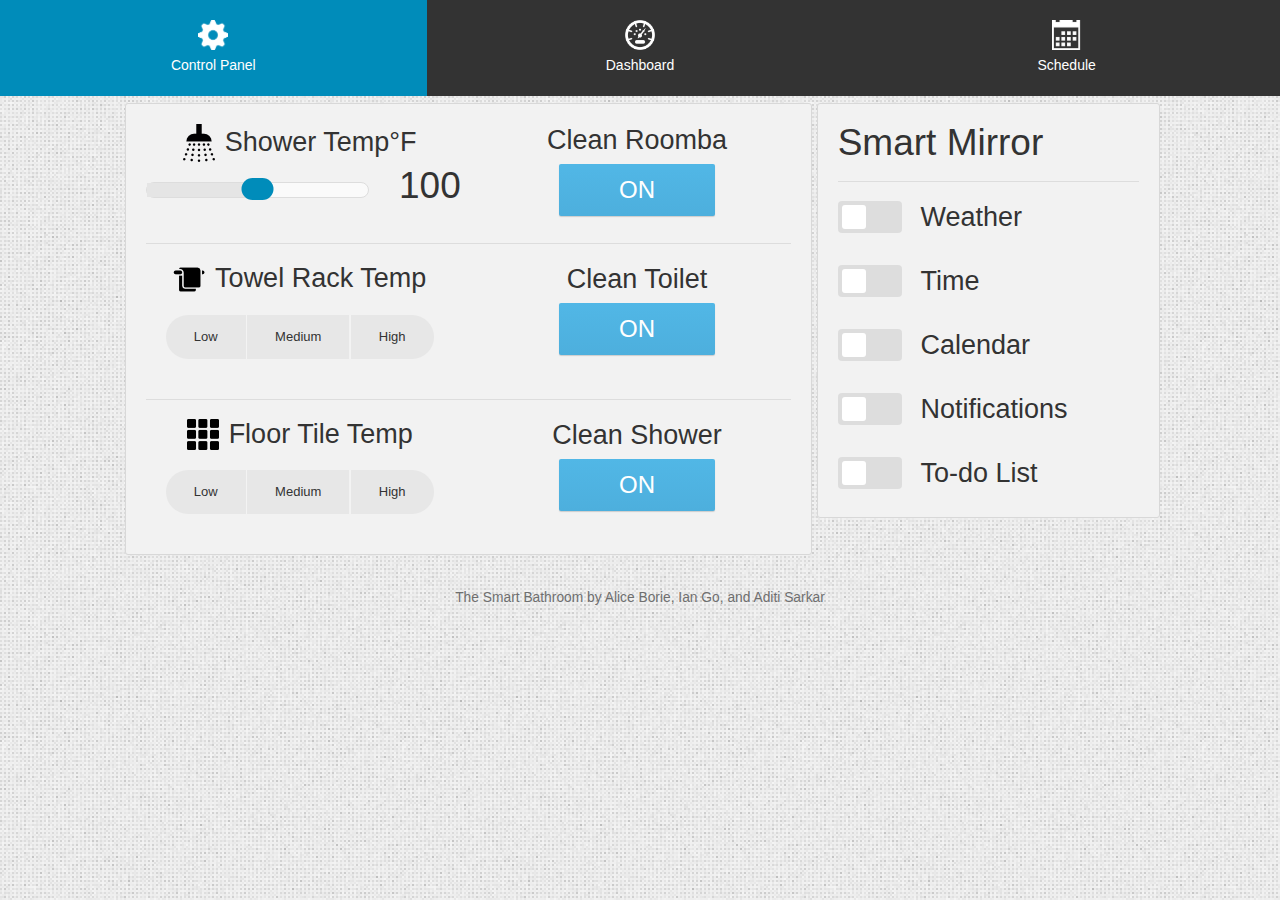
==== control.html @ 31661002 "finished site" ====
<!doctype html>
<html class="no-js" lang="en">
  <head>
    <meta charset="utf-8" />
    <meta name="viewport" content="width=device-width, initial-scale=1.0" />
    <title>Dashboard</title>
    <link rel="stylesheet" href="css/foundation.min.css" />
    <link rel="stylesheet" href="css/app.css" />
    <link rel="stylesheet" href="css/style.css"/>
    <script src="js/vendor/modernizr.js"></script>
  </head>
  <body>

<div class="icon-bar three-up" id="navbar">
    <a href="control.html" class="item">
        <img src="img/icons/control_panel.png">
        <label>Control Panel</label>
    </a>
    <a href="index.html" class="item">
        <img src="img/icons/dashboard.png">
        <label>Dashboard</label>
    </a>
    <a href="schedule.html" class="item">
        <img src="img/icons/schedule.png">
        <label>Schedule</label>
    </a>
</div>

<div class="row">
    <div class="small-12">
        <div class="row">
            <div class="small-12 medium-8 large-8 column panel radius padding-less">
            <div class ="row space">
                <div class="small-6 medium-6 large 6 column">
                    <div class="text-center"><img src="img/icons/shower5.png"><h3 class="title-inline margin-left">Shower Temp&deg;F</h3></div>
                    <div class="row">
                      <div class="small-9 medium-9 columns">
                        <div class="range-slider round" data-slider data-options="start: 80; end: 120; display_selector: #sliderOutput3;">
                          <span class="range-slider-handle" role="slider" tabindex="0"></span>
                          <span class="range-slider-active-segment"></span>
                        </div>
                      </div>
                      <div class="small-2 medium-2 columns">
                        <h2><span id="sliderOutput3" class="title-inline"></span></h2>
                      </div>
                      <div class="small-1 medium-1 columns"></div>
                    </div>
                </div>
                <div class="small-6 medium-6 large 6 column text-center">
                    <h3>Clean Roomba</h3>
                    <a id="submitButton" href="#" class="progress-button">ON</a>
                </div> 
            </div>
            <hr>
            <div class ="row space">
                <div class="small-6 medium-6 large 6 column">
                <div class="text-center"><img src="img/icons/towel4.png"><h3 class="title-inline margin-left">Towel Rack Temp</h3></div>
                    <ul class="round stack-for-small button-group text-center margin-top">
                      <li><a href="#" class="small secondary button">Low</a></li>
                        <li><a href="#" class="small secondary button">Medium</a></li>
                      <li><a href="#" class="small secondary button">High</a></li>
                    </ul>
                </div>
                <div class="small-6 medium-6 large 6 column text-center">
                    <h3>Clean Toilet</h3>
                    <a id="actionButton" href="#" class="progress-button">ON</a>
                </div> 
            </div>
            <hr>
            <div class ="row space">
                <div class="small-6 medium-6 large 6 column">
                    <div class="text-center"><img src="img/icons/tiles.png"><h3 class="title-inline margin-left">Floor Tile Temp</h3></div>
                    <ul class="round stack-for-small button-group text-center margin-top">
                      <li><a href="#" class="small secondary button">Low</a></li>
                        <li><a href="#" class="small secondary button">Medium</a></li>
                      <li><a href="#" class="small secondary button">High</a></li>
                    </ul>
                </div>
                <div class="small-6 medium-6 large 6 column text-center">
                    <h3>Clean Shower</h3>
                    <a id="showerButton" href="#" class="progress-button">ON</a>
                </div> 
            </div>
            </div>
            <div class="small-12 medium-4 large-4 column panel radius padding-less">
                <h2>Smart Mirror</h2><hr>
                <div class="row">
                    <div class="small-3 columns">
                        <div class="switch radius">
                          <input id="switch1" type="checkbox">
                          <label for="switch1"></label>
                        </div> 
                    </div>
                    <div class="small-9 columns"><h3>Weather</h3></div>
                </div><br>
                <div class="row">
                    <div class="small-3 columns">
                        <div class="switch radius">
                          <input id="switch2" type="checkbox">
                          <label for="switch2"></label>
                        </div> 
                    </div>
                    <div class="small-9 columns"><h3>Time</h3></div>
                </div><br>
                <div class="row">
                    <div class="small-3 columns">
                        <div class="switch radius">
                          <input id="switch3" type="checkbox">
                          <label for="switch3"></label>
                        </div> 
                    </div>
                    <div class="small-9 columns"><h3>Calendar</h3></div>
                </div><br>
                <div class="row">
                    <div class="small-3 columns">
                        <div class="switch radius">
                          <input id="switch4" type="checkbox">
                          <label for="switch4"></label>
                        </div> 
                    </div>
                    <div class="small-9 columns"><h3>Notifications</h3></div>
                </div><br>
                <div class="row">
                    <div class="small-3 columns">
                        <div class="switch radius">
                          <input id="switch5" type="checkbox">
                          <label for="switch5"></label>
                        </div> 
                    </div>
                    <div class="small-9 columns"><h3>To-do List</h3></div>
                </div>
            </div>
        </div>
    </div>
</div>

<div id="footer"> <h4 class="subheader text-center"><small>The Smart Bathroom by Alice Borie, Ian Go, and Aditi Sarkar</small> </h4></div>
    
    <script src="js/vendor/jquery.js"></script>
    <script src="js/foundation.min.js"></script>
    <script src="js/foundation/foundation.slider.js"></script>
    <script src="js/script.js"></script>
      
  <script>
    $(document).foundation();
  </script>

  </body>
</html>
---- css/app.css ----
#navbar label{
    padding-top: .25em;
}

body{
    background-image: url("../img/squairy_light_@2X.png");
}

.title-inline{
    display: inline;
    vertical-align: middle;
}

.huge{
    font-size:4.0rem;
}

.super-huge{
    font-size:6.0rem;
}

.underline{
    text-decoration: underline
}

.no-margin{
    margin: 0;
    margin-bottom: 1.1875rem;
}

.padding-less{
    margin-right:-5px; 
}

.margin-left{
    margin-left: 10px;
}

.margin-top{
    margin-top:20px;
}
---- css/style.css ----
/*-------------------------
	The main page elements
--------------------------*/

div.control-area{
	font: bold 14px 'Raleway',sans-serif;
	margin: 40px auto 0;
	background-color: #f3f3f3;
	padding: 20px;
	border-radius: 5px;
	width: 400px;
	color:#888;
}

div.control-area a{
	display: inline-block;
	cursor: pointer;
	margin: 7px auto;
	background-color: #fdfdfd;
	border-radius: 2px;
	padding: 8px 10px;
	font-size: 13px;
	text-transform: uppercase;
}

div.control-area a:hover{
	background-color: #fff;
	box-shadow:0 1px 1px #dfdfdf;
}


/*-------------------------
	The buttons
--------------------------*/


.progress-button{
	display: inline-block;
	font-size:24px;
	color:#fff !important;
	text-decoration: none !important;
	padding:14px 60px;
	line-height:1;
	overflow: hidden;
	position:relative;

	box-shadow:0 1px 1px #ccc;
	border-radius:2px;

	background-color: #51b7e6;
	background-image:-webkit-linear-gradient(top, #51b7e6, #4dafdd);
	background-image:-moz-linear-gradient(top, #51b7e6, #4dafdd);
	background-image:linear-gradient(top, #51b7e6, #4dafdd);
}

/*	Hide the original text of the button. Then the loading or finished
	text will be shown in the :after element above it. */

.progress-button.in-progress,
.progress-button.finished{
	color:transparent !important;
}

.progress-button.in-progress:after,
.progress-button.finished:after{
	position: absolute;
	z-index: 2;
	width: 100%;
	height: 100%;
	text-align: center;
	top: 0;
	padding-top: inherit;
	color: #fff !important;
	left: 0;
}

/*	If the .in-progress class is set on the button, show the
	contents of the data-loading attribute on the butotn */

.progress-button.in-progress:after{
	content:attr(data-loading);
}

/* The same goes for the .finished class */

.progress-button.finished:after{
	content:attr(data-finished);
}

/* The colorful bar that grows depending on the progress */

.progress-button .tz-bar{
	background-color:#64c896;
	height:3px;
	bottom:0;
	left:0;
	width:0;
	position:absolute;
	z-index:1;

	border-radius:0 0 2px 2px;

	-webkit-transition: width 0.5s, height 0.5s;
	-moz-transition: width 0.5s, height 0.5s;
	transition: width 0.5s, height 0.5s;
}

/* The bar can be either horizontal, or vertical */

.progress-button .tz-bar.background-horizontal{
	height:100%;
	border-radius:2px;
}

.progress-button .tz-bar.background-vertical{
	height:0;
	top:0;
	width:100%;
	border-radius:2px;
}


/*----------------------------
	Color themes
-----------------------------*/


.progress-button.red{
	background-color: #e6537d;
	background-image:-webkit-linear-gradient(top, #e6537d, #df5179);
	background-image:-moz-linear-gradient(top, #e6537d, #df5179);
	background-image:linear-gradient(top, #e6537d, #df5179);
}

.progress-button.red .tz-bar{
	background-color:#6876b4;
}


.progress-button.green{
	background-color: #64c896;
	background-image:-webkit-linear-gradient(top, #64c896, #5fbd8e);
	background-image:-moz-linear-gradient(top, #64c896, #5fbd8e);
	background-image:linear-gradient(top, #64c896, #5fbd8e);
}

.progress-button.green .tz-bar{
	background-color:#9e81d6;
}
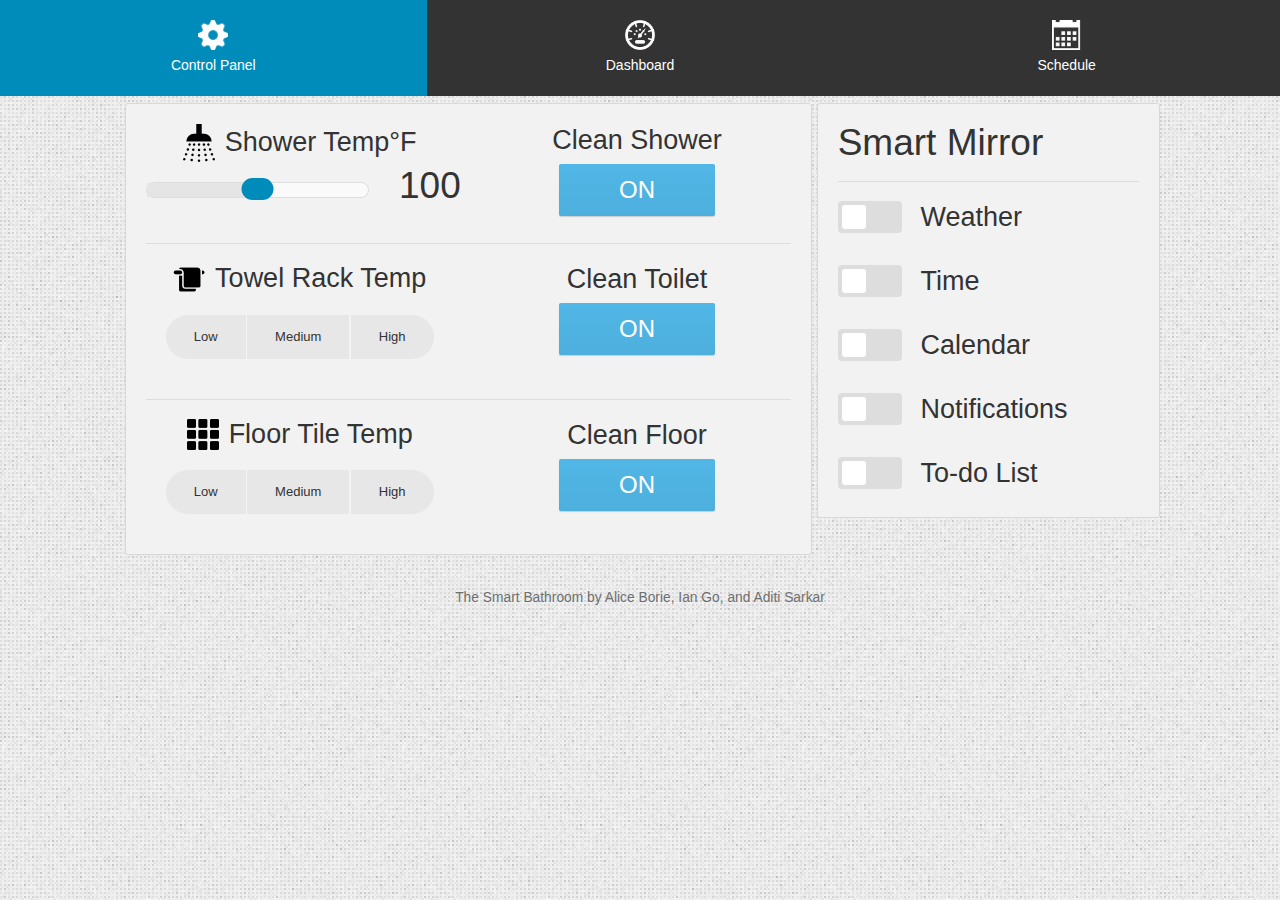
==== commit db2a873f: "fixed site titles and button orders:" ====
--- a/control.html
+++ b/control.html
@@ -3,7 +3,7 @@
   <head>
     <meta charset="utf-8" />
     <meta name="viewport" content="width=device-width, initial-scale=1.0" />
-    <title>Dashboard</title>
+    <title>Control Panel</title>
     <link rel="stylesheet" href="css/foundation.min.css" />
     <link rel="stylesheet" href="css/app.css" />
     <link rel="stylesheet" href="css/style.css"/>
@@ -47,8 +47,8 @@
                     </div>
                 </div>
                 <div class="small-6 medium-6 large 6 column text-center">
-                    <h3>Clean Roomba</h3>
-                    <a id="submitButton" href="#" class="progress-button">ON</a>
+                    <h3>Clean Shower</h3>
+                    <a id="showerButton" href="#" class="progress-button">ON</a>
                 </div> 
             </div>
             <hr>
@@ -77,8 +77,8 @@
                     </ul>
                 </div>
                 <div class="small-6 medium-6 large 6 column text-center">
-                    <h3>Clean Shower</h3>
-                    <a id="showerButton" href="#" class="progress-button">ON</a>
+                    <h3>Clean Floor</h3>
+                    <a id="submitButton" href="#" class="progress-button">ON</a>
                 </div> 
             </div>
             </div>
